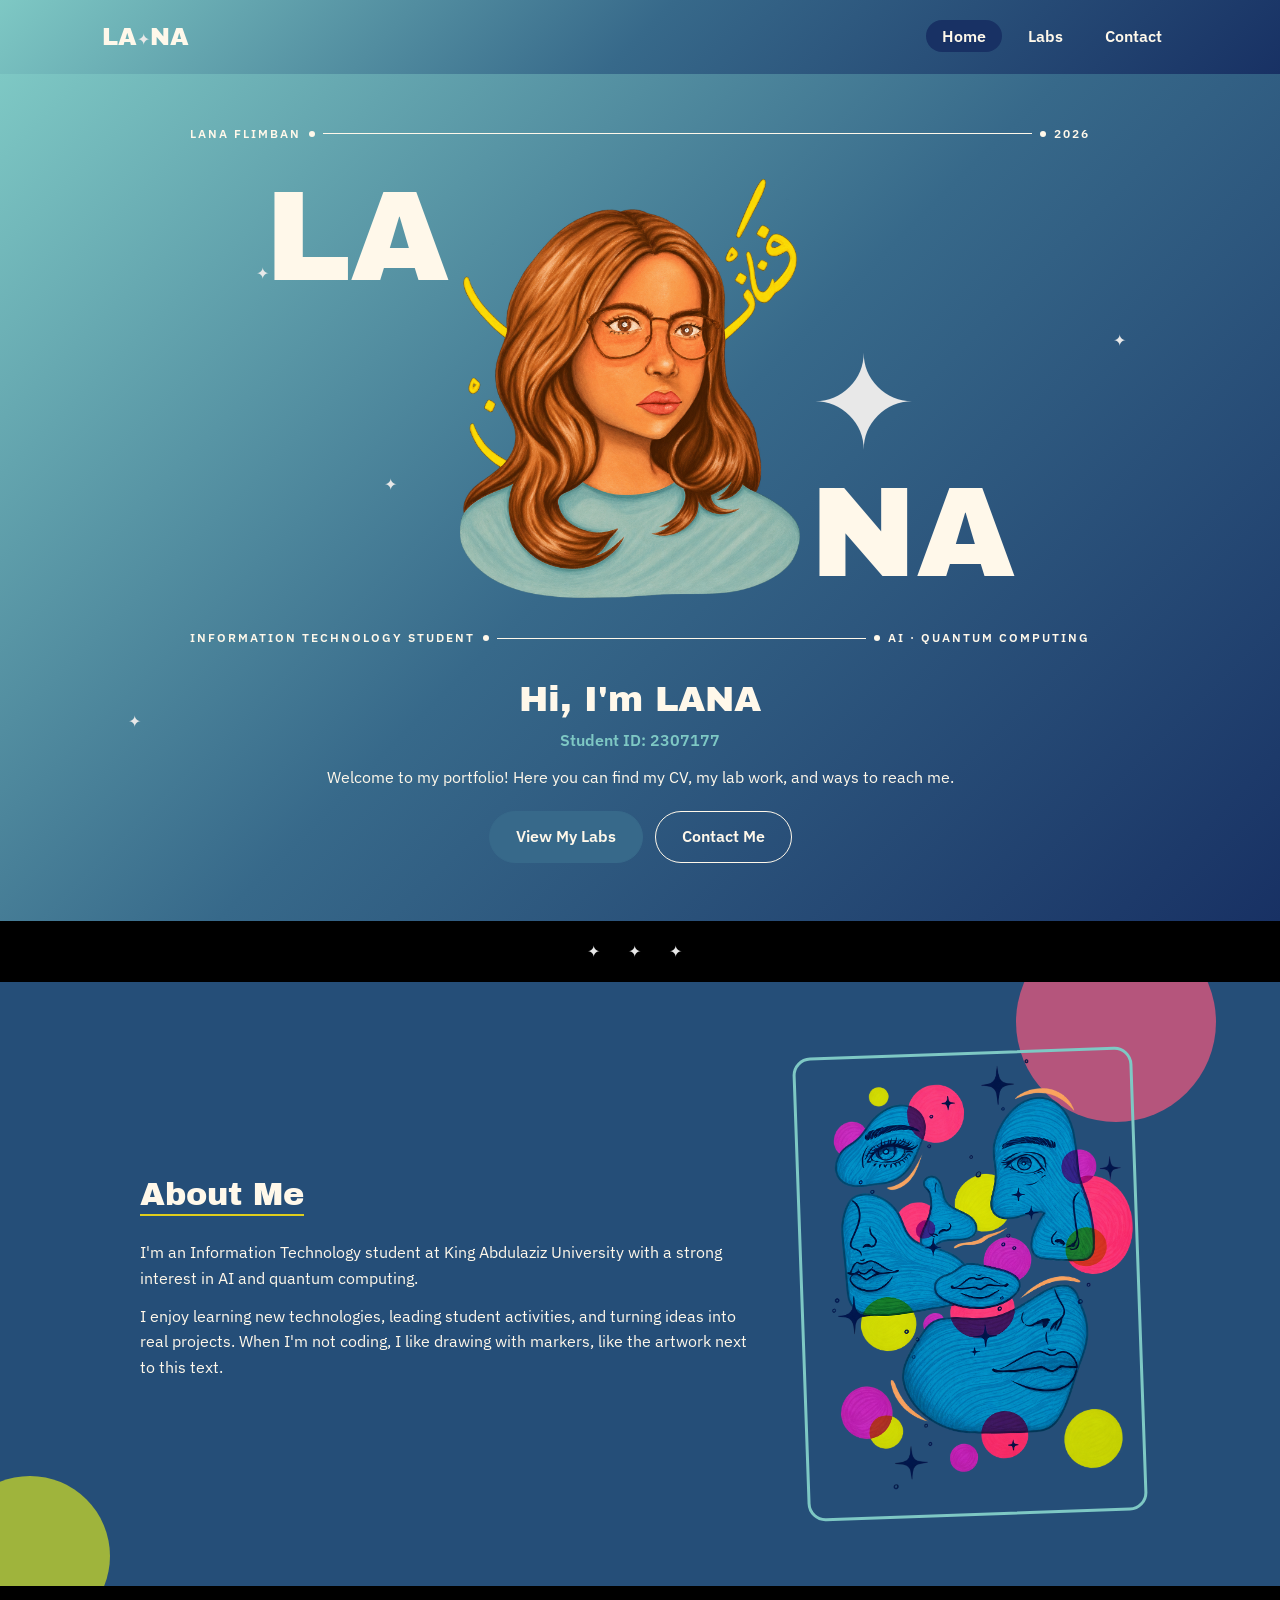
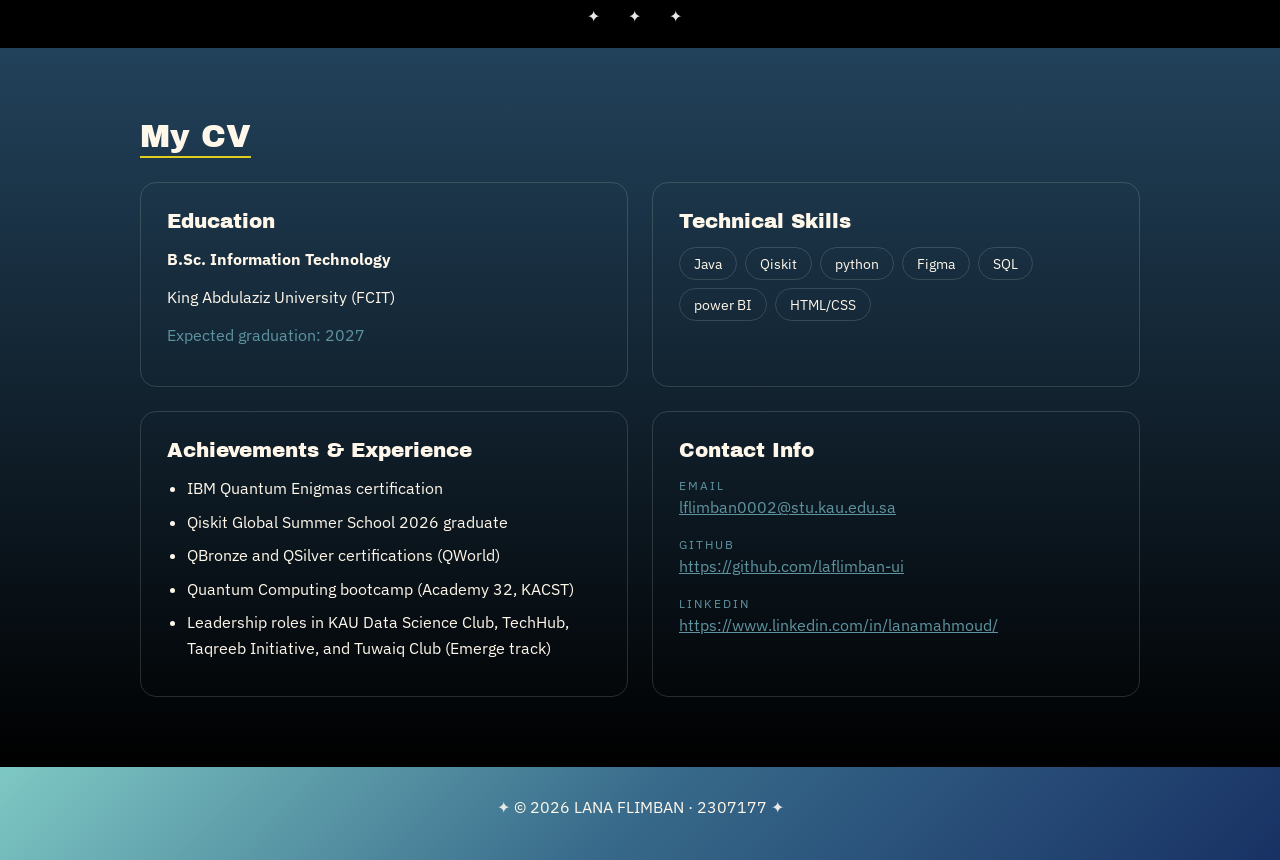
==== index.html @ 0669c10a "Add files via upload" ====
<!DOCTYPE html>
<html lang="en">
<head>
  <meta charset="UTF-8">
  <meta name="viewport" content="width=device-width, initial-scale=1.0">
  <title>Lana | Portfolio</title>
  <!-- Google Fonts -->
  <link href="https://fonts.googleapis.com/css2?family=Archivo+Black&family=IBM+Plex+Sans:wght@400;600&family=IBM+Plex+Sans+Arabic:wght@400;600&display=swap" rel="stylesheet">
  <link rel="stylesheet" href="style.css">
</head>
<body>

  <!-- Header and navigation -->
  <header class="site-header">
    <a href="index.html" class="logo">LA<span>✦</span>NA</a>
    <nav>
      <ul>
        <li><a href="index.html" class="active">Home</a></li>
        <li><a href="labs.html">Labs</a></li>
        <li><a href="contact.html">Contact</a></li>
      </ul>
    </nav>
  </header>

  <main>

    <!-- intro section -->
    <section class="intro">
      <!-- decorative shapes -->

      <span class="tiny-star s1">✦</span>
      <span class="tiny-star s2">✦</span>
      <span class="tiny-star s3">✦</span>
      <span class="tiny-star s4">✦</span>

      <div class="intro-content">
        <!-- top meta row -->
        <div class="meta-row">
          <span>Lana Flimban</span>
          <span class="meta-dot"></span>
          <span class="meta-line"></span>
          <span class="meta-dot"></span>
          <span>2026</span>
        </div>

        <!-- LA / portrait / NA -->
        <div class="intro-main">
          <p class="big-letters top">LA</p>
          <div class="intro-photo">
            <img src="imgs/lana.png" alt="portrait of Lana ">
          </div>
          <p class="big-letters bottom"><span class="intro-star">✦</span><br>NA</p>
        </div>

        <!-- bottom meta row -->
        <div class="meta-row">
          <span>Information Technology Student</span>
          <span class="meta-dot"></span>
          <span class="meta-line"></span>
          <span class="meta-dot"></span>
          <span>AI · Quantum Computing</span>
        </div>


        <!-- welcome text -->
        <div class="intro-text">
          <h1>Hi, I'm LANA</h1>
          <p class="student-id">Student ID: 2307177</p>
          <p>Welcome to my portfolio! Here you can find my CV, my lab work, and ways to reach me.</p>
          <a href="labs.html" class="btn">View My Labs</a>
          <a href="contact.html" class="btn btn-outline">Contact Me</a>
        </div>
      </div>
    </section>

    <p class="divider">✦ ✦ ✦</p>

    <!-- About section -->
    <section class="section about">
      <span class="circle c4"></span>
      <span class="circle c5"></span>

      <div class="about-inner">
        <div class="about-text">
          <h2 class="section-title">About Me</h2>
          <p>I'm an Information Technology student at King Abdulaziz University with a strong interest in AI and quantum computing.</p>
          <p>I enjoy learning new technologies, leading student activities, and turning ideas into real projects. When I'm not coding, I like drawing with markers, like the artwork next to this text.</p>
        </div>

        <div class="art-frame">
          <img src="imgs/art.png" alt="artwork drawn by Lana">
        </div>
      </div>
    </section>

    <p class="divider">✦ ✦ ✦</p>

    <!-- CV section -->
    <section class="section cv">
      <div class="container">
        <h2 class="section-title">My CV</h2>

        <div class="cv-grid">
          <!-- Education -->
          <article class="card">
            <h3>Education</h3>
            <p><strong>B.Sc. Information Technology</strong></p>
            <p>King Abdulaziz University (FCIT)</p>
            <p class="muted">Expected graduation: 2027</p>
          </article>

          <!-- Skills -->
          <article class="card">
            <h3>Technical Skills</h3>
            <ul class="skills-list">
              <li>Java</li>
              <li>Qiskit</li>
              <li>python</li>
              <li>Figma</li>
              <li>SQL</li>
              <li>power BI</li>
              <li>HTML/CSS</li>
            </ul>
          </article>

          <!-- Achievements -->
          <article class="card">
            <h3>Achievements &amp; Experience</h3>
            <ul class="achievements">
              <li>IBM Quantum Enigmas certification</li>
              <li>Qiskit Global Summer School 2026 graduate</li>
              <li>QBronze and QSilver certifications (QWorld)</li>
              <li>Quantum Computing bootcamp (Academy 32, KACST)</li>
              <li>Leadership roles in KAU Data Science Club, TechHub, Taqreeb Initiative, and Tuwaiq Club (Emerge track)</li>
            </ul>
          </article>

          <!-- Contact info -->
          <article class="card">
            <h3>Contact Info</h3>
            <ul class="contact-list">
              <li><span class="label">Email</span> <a href="mailto:[EMAIL]">lflimban0002@stu.kau.edu.sa</a></li>
              <li><span class="label">GitHub</span> <a href="https://github.com/laflimban-ui" target="_blank">https://github.com/laflimban-ui</a></li>
              <li><span class="label">LinkedIn</span> <a href="https://www.linkedin.com/in/lanamahmoud/" target="_blank">https://www.linkedin.com/in/lanamahmoud/</a></li>
            </ul>
          </article>
        </div>
      </div>
    </section>

  </main>

  <!-- Footer -->
  <footer class="site-footer">
    <p><span class="footer-star">✦</span> &copy; 2026 LANA FLIMBAN · 2307177 <span class="footer-star">✦</span></p>
  </footer>

</body>
</html>
---- style.css ----
/* Colors */
:root {
  --teal-light:  #7ec8c4;
  --teal:        #5e94a0;
  --blue:        #37698a;
  --blue-deep:   #254e78;
  --navy:        #183164;
  --navy-dark:   #1b4171;
  --black:       #000000;
  --cream:       #fff8ea;
  --star:        #e8e8e8;

  /* artwork colors: decoration only */
  --art-pink:    #e6577e;
  --art-magenta: #b24bb5;
  --art-lime:    #c8d629;
  --art-orange:  #f4a77a;
  --art-yellow:  #dfce1d;

  --main-gradient: linear-gradient(135deg, #7ec8c4 0%, #37698a 50%, #183164 100%);
}

/* Reset */
* {
  margin: 0;
  padding: 0;
  box-sizing: border-box;
}

body {
  font-family: "IBM Plex Sans", Arial, sans-serif;
  background-color: var(--black);
  color: var(--cream);
  line-height: 1.6;
}

img {
  max-width: 100%;
  display: block;
}

a {
  color: var(--teal);
}

a:hover {
  color: var(--teal-light);
}

h1, h2, h3 {
  font-family: "Archivo Black", Arial, sans-serif;
  font-weight: normal;
  line-height: 1.2;
}

p {
  margin-bottom: 12px;
}

.container {
  max-width: 1000px;
  margin: 0 auto;
}

/* ===== Header / Nav ===== */
.site-header {
  display: flex;
  justify-content: space-between;
  align-items: center;
  padding: 18px 8%;
    background: var(--main-gradient);
}

.logo {
  font-family: "Archivo Black", Arial, sans-serif;
  font-size: 1.5rem;
  color: var(--cream);
  text-decoration: none;
}

.logo span {
  color: var(--star);
  font-size: 1rem;
}

.site-header ul {
  list-style: none;
  display: flex;
  gap: 10px;
}

.site-header nav a {
  color: var(--cream);
  text-decoration: none;
  font-weight: 600;
  padding: 6px 16px;
  border-radius: 20px;
}

.site-header nav a:hover {
  color: var(--teal-light);
  text-decoration: underline;
}

/* current page */
.site-header nav a.active {
  background-color: var(--navy);
}

/* ===== Buttons ===== */
.btn {
  display: inline-block;
  margin: 8px 4px;
  padding: 12px 26px;
  border-radius: 30px;
  border: 1px solid var(--blue);
  background-color: var(--blue);
  color: var(--cream);
  font-family: inherit;
  font-size: 1rem;
  font-weight: 600;
  text-decoration: none;
  cursor: pointer;
  transition: 0.2s;
}

.btn:hover {
  background-color: var(--teal-light);
  color: var(--navy);
  transform: translateY(-3px);
  cursor: url("imgs/cap-cursor.png") 16 16, pointer;
}

.btn-outline {
  background-color: transparent;
  border-color: var(--cream);
}

/* ===== intro ===== */
.intro {
  position: relative;
  overflow: hidden;
  padding: 50px 8%;
  background: var(--main-gradient);
}

/* content stays above the shapes */
.intro-content {
  position: relative;
  z-index: 1;
  max-width: 900px;
  margin: 0 auto;
}

/* thin line with dots */
.meta-row {
  display: flex;
  align-items: center;
  gap: 8px;
  font-size: 0.75rem;
  font-weight: 600;
  text-transform: uppercase;
  letter-spacing: 2px;
}

.meta-line {
  flex: 1;
  height: 1px;
  background-color: var(--cream);
}

.meta-dot {
  width: 6px;
  height: 6px;
  border-radius: 50%;
  background-color: var(--cream);
}

/* LA - photo - NA */
.intro-main {
  display: flex;
  justify-content: center;
  align-items: center;
  gap: 10px;
  margin: 30px 0;
}

.big-letters {
  font-family: "Archivo Black", Arial, sans-serif;
  font-size: 8rem;
  line-height: 1;
  margin: 0;
}

.top {
  align-self: flex-start;
}

.bottom {
  align-self: flex-end;
}

.intro-star {
  font-size: 8rem;
  color: var(--star);
}

.intro-photo {
  width: 340px;
}

.intro-photo img {
  width: 100%;
}

.tagline {
  font-family: "IBM Plex Sans Arabic", Arial, sans-serif;
  text-align: center;
  color: var(--teal-light);
  margin: 26px 0 0;
}

.tagline-en {
  text-align: center;
  font-size: 0.7rem;
  letter-spacing: 3px;
  color: var(--teal-light);
}

.intro-text {
  text-align: center;
  margin-top: 30px;
}

.intro-text h1 {
  font-size: 2.2rem;
  margin-bottom: 8px;
}

.student-id {
  color: var(--teal-light);
  font-weight: 600;
}

/* ===== Decorative shapes ===== */
.circle,
.tiny-star,
.ring {
  position: absolute;
  z-index: 0;
}

.circle {
  border-radius: 50%;
  opacity: 0.75;
}

.c1 {
  width: 220px;
  height: 220px;
  background-color: var(--art-pink);
  top: -70px;
  left: -80px;
}

.c2 {
  width: 150px;
  height: 150px;
  background-color: var(--art-magenta);
  top: 50px;
  left: 30px;
}

.c3 {
  width: 180px;
  height: 180px;
  background-color: var(--art-lime);
  bottom: -70px;
  right: -60px;
}

.c4 {
  width: 160px;
  height: 160px;
  background-color: var(--art-lime);
  bottom: -50px;
  left: -50px;
}

.c5 {
  width: 200px;
  height: 200px;
  background-color: var(--art-pink);
  top: -60px;
  right: 5%;
}

.tiny-star {
  color: var(--star);
  font-size: 16px;
}

.s1 {
  top: 30%;
  right: 12%;
}

.s2 {
  bottom: 22%;
  left: 10%;
}
.s3 {
  top: 22%;
  left: 20%;
}

.s4 {
  bottom: 50%;
  left: 30%;
}

/* small outlined dots */
.ring {
  width: 10px;
  height: 10px;
  border: 1px solid var(--cream);
  border-radius: 50%;
}

.r1 {
  top: 18%;
  left: 22%;
}

.r2 {
  bottom: 14%;
  right: 24%;
}

/* ===== Sections ===== */
.section {
  padding: 70px 8%;
}

.section-title {
  display: inline-block;
  font-size: 2rem;
  margin-bottom: 24px;
  border-bottom: 2px solid var(--art-yellow);
}

.divider {
  text-align: center;
  color: var(--star);
  letter-spacing: 12px;
  margin: 0;
  padding: 18px 0;
}

/* About */
.about {
  position: relative;
  overflow: hidden;
  background-color: var(--blue-deep);
}

.about-inner {
  position: relative;
  z-index: 1;
  max-width: 1000px;
  margin: 0 auto;
  display: flex;
  align-items: center;
  gap: 50px;
}

.about-text {
  flex: 1;
}

.art-frame {
  width: 340px;
}

.art-frame img {
  width: 100%;
  border: 3px solid var(--teal-light);
  border-radius: 18px;
  transform: rotate(-2deg);
  transition: 0.3s;
}

.art-frame img:hover {
  transform: rotate(0deg);
}

/* CV */
.cv {
  background: linear-gradient(180deg, #22425b 0%, #000000 100%);
}

.cv-grid {
  display: grid;
  grid-template-columns: 1fr 1fr;
  gap: 24px;
}

/* ===== Cards ===== */
.card {
  border: 1px solid rgba(255, 248, 234, 0.15);
  border-radius: 16px;
  padding: 26px;
  transition: 0.2s;
}

.card:hover {
  transform: translateY(-4px);
  border-color: var(--teal-light);
}

.card h3 {
  font-size: 1.25rem;
  margin-bottom: 14px;
}

.muted {
  color: var(--teal);
}

.skills-list {
  list-style: none;
  display: flex;
  flex-wrap: wrap;
  gap: 8px;
}

.skills-list li {
  border: 1px solid rgba(255, 248, 234, 0.15);
  border-radius: 20px;
  padding: 4px 14px;
  font-size: 0.9rem;
}

.achievements {
  padding-left: 20px;
}

.achievements li {
  margin-bottom: 8px;
}

.contact-list {
  list-style: none;
}

.contact-list li {
  margin-bottom: 14px;
}

.label {
  display: block;
  font-size: 0.75rem;
  text-transform: uppercase;
  letter-spacing: 2px;
  color: var(--teal);
}

/* ===== Labs & Contact pages ===== */
.page-intro {
  text-align: center;
  padding: 70px 8%;
  background: var(--main-gradient);
}

.page-intro h1 {
  font-size: 3rem;
  margin-bottom: 12px;
}

.labs-grid {
  display: grid;
  grid-template-columns: 1fr 1fr 1fr;
  gap: 24px;
}

.lab-number {
  font-size: 0.75rem;
  text-transform: uppercase;
  letter-spacing: 2px;
  color: var(--teal);
  margin-bottom: 6px;
}

.card-link {
  font-weight: 600;
  text-decoration: none;
}

.card-link:hover {
  text-decoration: underline;
}

.contact-grid {
  display: grid;
  grid-template-columns: 1fr 1fr;
  gap: 24px;
}

/* form */
.contact-form label {
  display: block;
  font-weight: 600;
  margin-bottom: 6px;
}

.contact-form input,
.contact-form textarea {
  width: 100%;
  padding: 12px;
  margin-bottom: 18px;
  border: 1px solid rgba(255, 248, 234, 0.15);
  border-radius: 10px;
  background-color: var(--navy);
  color: var(--cream);
  font-family: inherit;
  font-size: 1rem;
}

/* ===== Footer ===== */
.site-footer {
  text-align: center;
  padding: 28px 8%;
  background: var(--main-gradient);

.site-footer p {
  margin: 0;
}

.footer-star {
  color: var(--star);
}

/* ===== Mobile ===== */
@media (max-width: 768px) {
  .site-header {
    flex-direction: column;
    gap: 12px;
  }

  .intro {
    padding: 30px 6%;
  }

  /* meta rows stack */
  .meta-row {
    flex-direction: column;
    gap: 4px;
  }

  .meta-line,
  .meta-dot {
    display: none;
  }

  /* photo first, then LA NA side by side */
  .intro-main {
    flex-wrap: wrap;
  }

  .intro-photo {
    order: -1;
    width: 100%;
  }

  .intro-photo img {
    width: 280px;
    margin: 0 auto;
  }

  .big-letters {
    font-size: 4.5rem;
  }

  .top,
  .bottom {
    align-self: flex-end;
  }

  /* hide most shapes */
  .hide-mobile {
    display: none;
  }

  .section {
    padding: 50px 6%;
  }

  .about-inner {
    flex-direction: column;
  }

  .art-frame {
    width: 100%;
  }

  .cv-grid,
  .labs-grid,
  .contact-grid {
    grid-template-columns: 1fr;
  }

  .page-intro h1 {
    font-size: 2.2rem;
  }
}
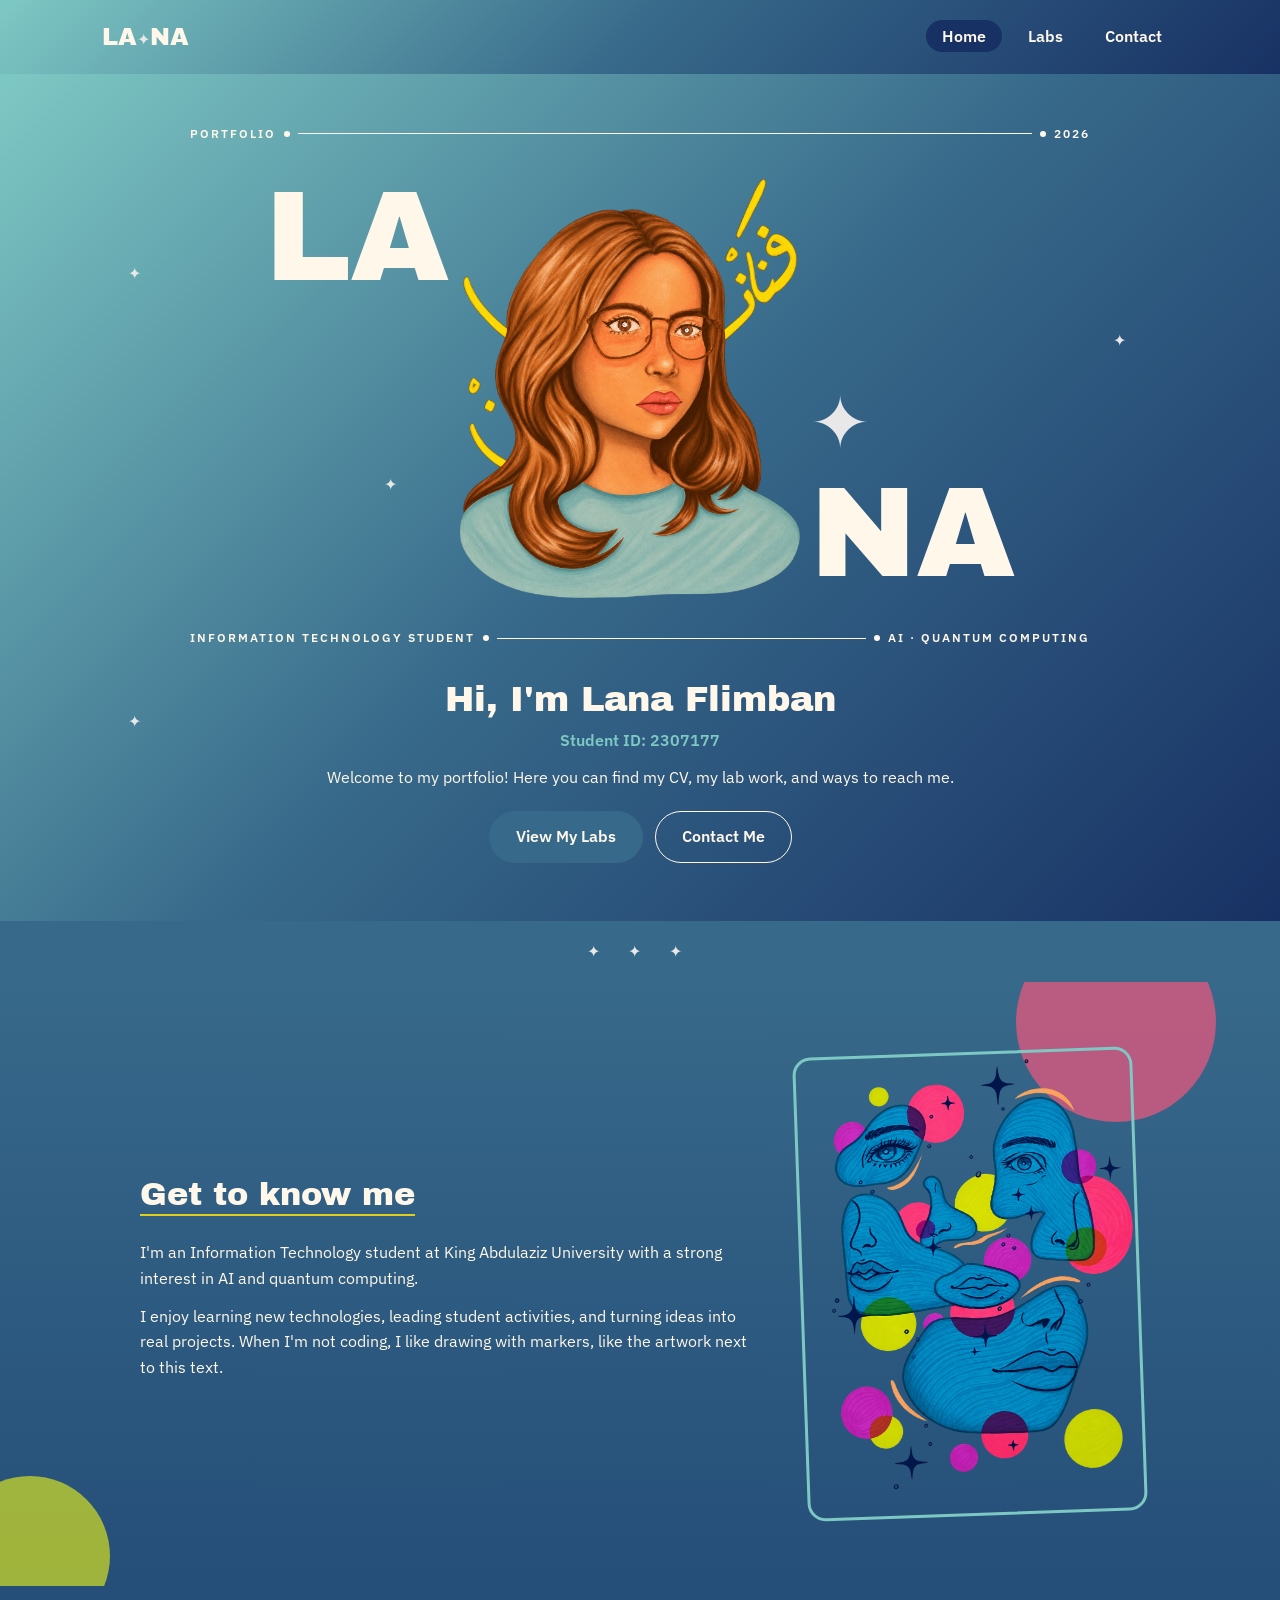
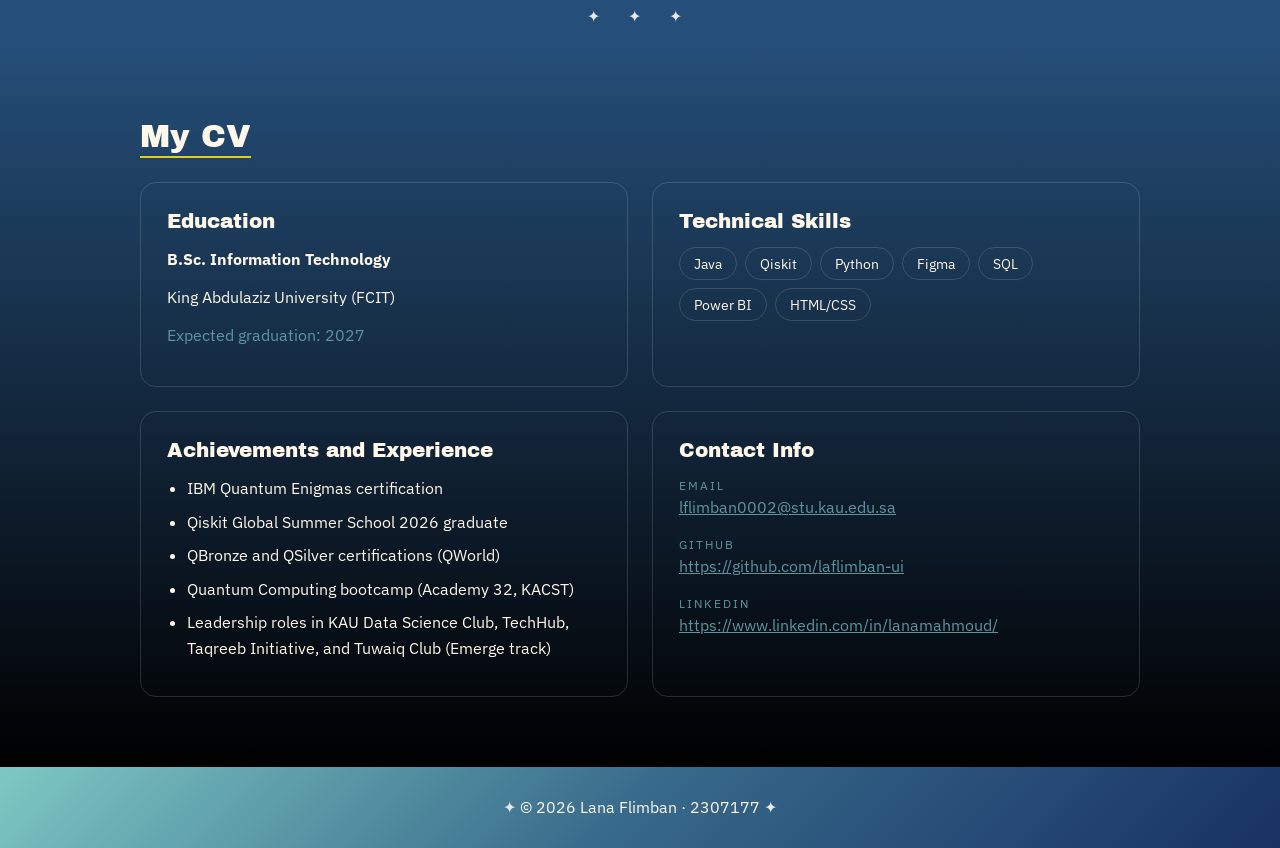
==== commit 2106b8f4: "portifolio phase 1" ====
--- a/index.html
+++ b/index.html
@@ -5,7 +5,8 @@
   <meta name="viewport" content="width=device-width, initial-scale=1.0">
   <title>Lana | Portfolio</title>
   <!-- Google Fonts -->
-  <link href="https://fonts.googleapis.com/css2?family=Archivo+Black&family=IBM+Plex+Sans:wght@400;600&family=IBM+Plex+Sans+Arabic:wght@400;600&display=swap" rel="stylesheet">
+  <link href="https://fonts.googleapis.com/css2?family=Archivo+Black&family=IBM+Plex+Sans:wght@400;600&display=swap" rel="stylesheet">
+ 
   <link rel="stylesheet" href="style.css">
 </head>
 <body>
@@ -36,7 +37,7 @@
       <div class="intro-content">
         <!-- top meta row -->
         <div class="meta-row">
-          <span>Lana Flimban</span>
+          <span>Portfolio</span>
           <span class="meta-dot"></span>
           <span class="meta-line"></span>
           <span class="meta-dot"></span>
@@ -64,7 +65,7 @@
 
         <!-- welcome text -->
         <div class="intro-text">
-          <h1>Hi, I'm LANA</h1>
+          <h1>Hi, I'm Lana Flimban</h1>
           <p class="student-id">Student ID: 2307177</p>
           <p>Welcome to my portfolio! Here you can find my CV, my lab work, and ways to reach me.</p>
           <a href="labs.html" class="btn">View My Labs</a>
@@ -73,16 +74,17 @@
       </div>
     </section>
 
-    <p class="divider">✦ ✦ ✦</p>
+
+    <p class="divider divider-top">✦ ✦ ✦</p>
 
     <!-- About section -->
     <section class="section about">
-      <span class="circle c4"></span>
-      <span class="circle c5"></span>
+      <span class="circle c1"></span>
+      <span class="circle c2"></span>
 
       <div class="about-inner">
         <div class="about-text">
-          <h2 class="section-title">About Me</h2>
+          <h2 class="section-title">Get to know me</h2>
           <p>I'm an Information Technology student at King Abdulaziz University with a strong interest in AI and quantum computing.</p>
           <p>I enjoy learning new technologies, leading student activities, and turning ideas into real projects. When I'm not coding, I like drawing with markers, like the artwork next to this text.</p>
         </div>
@@ -93,7 +95,7 @@
       </div>
     </section>
 
-    <p class="divider">✦ ✦ ✦</p>
+    <p class="divider divider-blue">✦ ✦ ✦</p>
 
     <!-- CV section -->
     <section class="section cv">
@@ -115,17 +117,17 @@
             <ul class="skills-list">
               <li>Java</li>
               <li>Qiskit</li>
-              <li>python</li>
+              <li>Python</li>
               <li>Figma</li>
               <li>SQL</li>
-              <li>power BI</li>
+              <li>Power BI</li>
               <li>HTML/CSS</li>
             </ul>
           </article>
 
           <!-- Achievements -->
           <article class="card">
-            <h3>Achievements &amp; Experience</h3>
+            <h3>Achievements and Experience</h3>
             <ul class="achievements">
               <li>IBM Quantum Enigmas certification</li>
               <li>Qiskit Global Summer School 2026 graduate</li>
@@ -139,7 +141,7 @@
           <article class="card">
             <h3>Contact Info</h3>
             <ul class="contact-list">
-              <li><span class="label">Email</span> <a href="mailto:[EMAIL]">lflimban0002@stu.kau.edu.sa</a></li>
+              <li><span class="label">Email</span> <a href="mailto:lflimban0002@stu.kau.edu.sa">lflimban0002@stu.kau.edu.sa</a></li>
               <li><span class="label">GitHub</span> <a href="https://github.com/laflimban-ui" target="_blank">https://github.com/laflimban-ui</a></li>
               <li><span class="label">LinkedIn</span> <a href="https://www.linkedin.com/in/lanamahmoud/" target="_blank">https://www.linkedin.com/in/lanamahmoud/</a></li>
             </ul>
@@ -150,9 +152,9 @@
 
   </main>
 
-  <!-- Footer -->
+
   <footer class="site-footer">
-    <p><span class="footer-star">✦</span> &copy; 2026 LANA FLIMBAN · 2307177 <span class="footer-star">✦</span></p>
+    <p><span class="footer-star">✦</span> &copy; 2026 Lana Flimban · 2307177 <span class="footer-star">✦</span></p>
   </footer>
 
 </body>
--- a/style.css
+++ b/style.css
@@ -5,7 +5,6 @@
   --blue:        #37698a;
   --blue-deep:   #254e78;
   --navy:        #183164;
-  --navy-dark:   #1b4171;
   --black:       #000000;
   --cream:       #fff8ea;
   --star:        #e8e8e8;
@@ -14,7 +13,6 @@
   --art-pink:    #e6577e;
   --art-magenta: #b24bb5;
   --art-lime:    #c8d629;
-  --art-orange:  #f4a77a;
   --art-yellow:  #dfce1d;
 
   --main-gradient: linear-gradient(135deg, #7ec8c4 0%, #37698a 50%, #183164 100%);
@@ -68,7 +66,7 @@
   justify-content: space-between;
   align-items: center;
   padding: 18px 8%;
-    background: var(--main-gradient);
+  background: var(--main-gradient);
 }
 
 .logo {
@@ -201,7 +199,7 @@
 }
 
 .intro-star {
-  font-size: 8rem;
+  font-size: 4.5rem;
   color: var(--star);
 }
 
@@ -211,20 +209,6 @@
 
 .intro-photo img {
   width: 100%;
-}
-
-.tagline {
-  font-family: "IBM Plex Sans Arabic", Arial, sans-serif;
-  text-align: center;
-  color: var(--teal-light);
-  margin: 26px 0 0;
-}
-
-.tagline-en {
-  text-align: center;
-  font-size: 0.7rem;
-  letter-spacing: 3px;
-  color: var(--teal-light);
 }
 
 .intro-text {
@@ -244,8 +228,7 @@
 
 /* ===== Decorative shapes ===== */
 .circle,
-.tiny-star,
-.ring {
+.tiny-star {
   position: absolute;
   z-index: 0;
 }
@@ -256,30 +239,6 @@
 }
 
 .c1 {
-  width: 220px;
-  height: 220px;
-  background-color: var(--art-pink);
-  top: -70px;
-  left: -80px;
-}
-
-.c2 {
-  width: 150px;
-  height: 150px;
-  background-color: var(--art-magenta);
-  top: 50px;
-  left: 30px;
-}
-
-.c3 {
-  width: 180px;
-  height: 180px;
-  background-color: var(--art-lime);
-  bottom: -70px;
-  right: -60px;
-}
-
-.c4 {
   width: 160px;
   height: 160px;
   background-color: var(--art-lime);
@@ -287,7 +246,7 @@
   left: -50px;
 }
 
-.c5 {
+.c2 {
   width: 200px;
   height: 200px;
   background-color: var(--art-pink);
@@ -311,30 +270,12 @@
 }
 .s3 {
   top: 22%;
-  left: 20%;
+  left: 10%;
 }
 
 .s4 {
   bottom: 50%;
   left: 30%;
-}
-
-/* small outlined dots */
-.ring {
-  width: 10px;
-  height: 10px;
-  border: 1px solid var(--cream);
-  border-radius: 50%;
-}
-
-.r1 {
-  top: 18%;
-  left: 22%;
-}
-
-.r2 {
-  bottom: 14%;
-  right: 24%;
 }
 
 /* ===== Sections ===== */
@@ -357,11 +298,18 @@
   padding: 18px 0;
 }
 
+.divider-top {
+  background-color: var(--blue);
+}
+.divider-blue {
+  background-color: var(--blue-deep);
+}
+
 /* About */
 .about {
   position: relative;
   overflow: hidden;
-  background-color: var(--blue-deep);
+  background: linear-gradient(180deg, var(--blue) 0%, var(--blue-deep) 100%);
 }
 
 .about-inner {
@@ -396,7 +344,7 @@
 
 /* CV */
 .cv {
-  background: linear-gradient(180deg, #22425b 0%, #000000 100%);
+  background: linear-gradient(180deg, var(--blue-deep) 0%, #000000 100%);
 }
 
 .cv-grid {
@@ -531,6 +479,7 @@
   text-align: center;
   padding: 28px 8%;
   background: var(--main-gradient);
+}
 
 .site-footer p {
   margin: 0;
@@ -562,7 +511,7 @@
     display: none;
   }
 
-  /* photo first, then LA NA side by side */
+  /* photo first, then "LA NA" side by side */
   .intro-main {
     flex-wrap: wrap;
   }
@@ -587,9 +536,6 @@
   }
 
   /* hide most shapes */
-  .hide-mobile {
-    display: none;
-  }
 
   .section {
     padding: 50px 6%;
